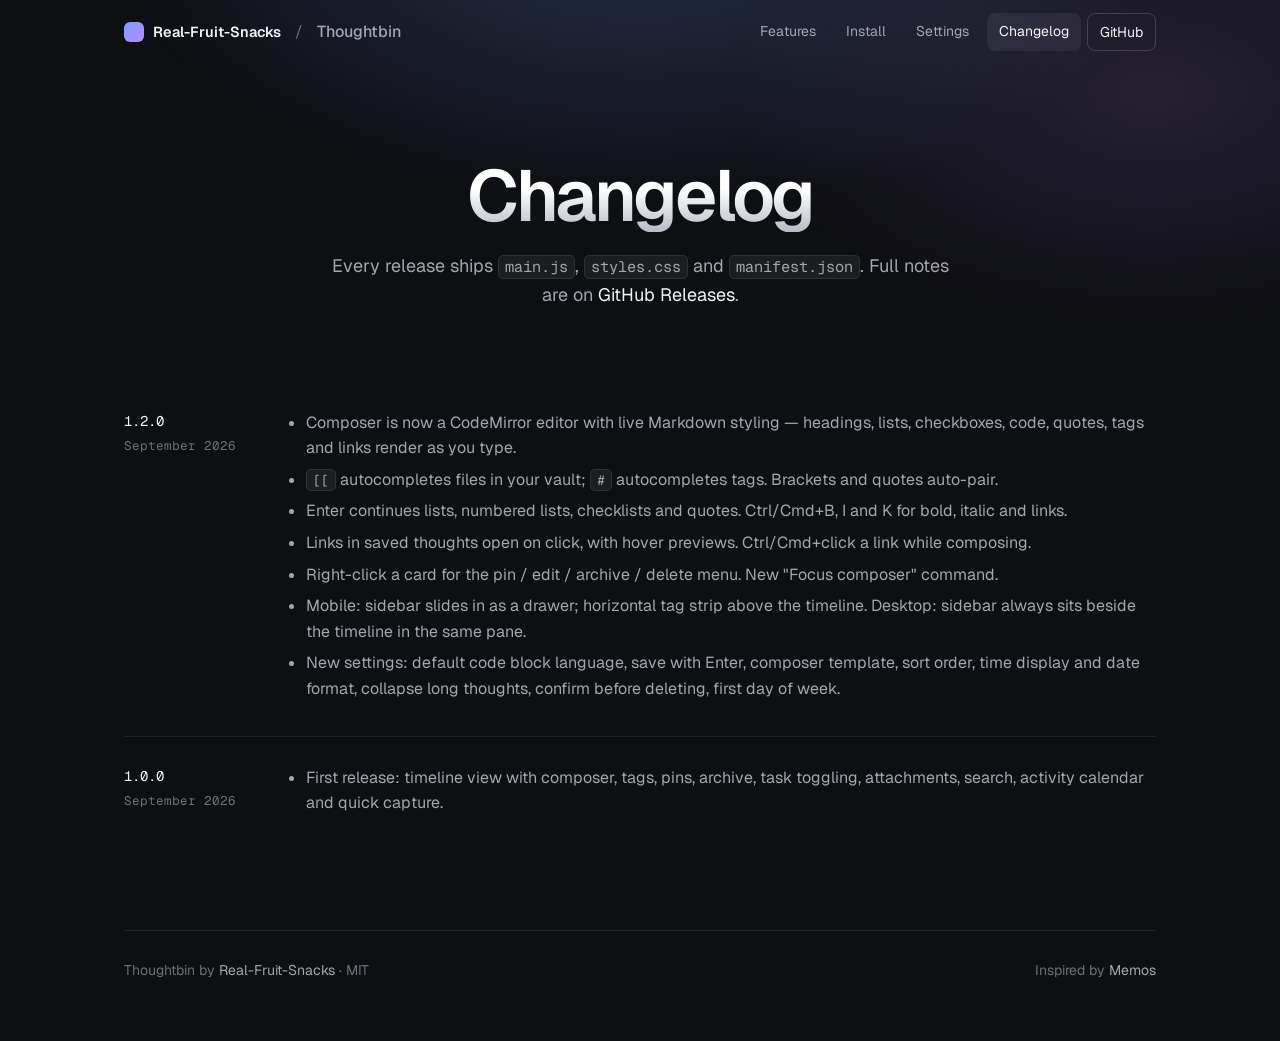
==== docs/changelog.html @ 81acf106 "Add project site with Glow theme and social preview" ====
<!doctype html>
<html lang="en">
<head>
<meta charset="utf-8">
<meta name="viewport" content="width=device-width, initial-scale=1">
<title>Changelog — Thoughtbin</title>
<link rel="icon" href="assets/favicon.svg" type="image/svg+xml">
<link rel="preconnect" href="https://fonts.googleapis.com">
<link href="https://fonts.googleapis.com/css2?family=Geist:wght@400;500;600;700&family=Geist+Mono:wght@400;500&display=swap" rel="stylesheet">
<link rel="stylesheet" href="assets/rfs.css">
<style>:root{ --accent:#7C9CFF; --accent-2:#B48CFF; }</style>
</head>
<body>
<div class="wrap">
  <header class="site-header">
    <a class="owner" href="https://github.com/Real-Fruit-Snacks"><i></i>Real-Fruit-Snacks</a>
    <span class="crumb">/</span><a class="proj" href="index.html">Thoughtbin</a>
    <nav>
      <a href="index.html#features">Features</a>
      <a href="index.html#install">Install</a>
      <a href="index.html#settings">Settings</a>
      <a href="changelog.html" aria-current="page">Changelog</a>
      <a class="gh" href="https://github.com/Real-Fruit-Snacks/obsidian-Thoughtbin">GitHub</a>
    </nav>
  </header>

  <div class="hero" style="padding-bottom:0">
    <h1>Changelog</h1>
    <p class="lede">Every release ships <code>main.js</code>, <code>styles.css</code> and <code>manifest.json</code>. Full notes are on <a href="https://github.com/Real-Fruit-Snacks/obsidian-Thoughtbin/releases">GitHub Releases</a>.</p>
  </div>

  <section class="left" style="padding-top:40px">
    <div class="release">
      <div class="v">1.2.0<small>September 2026</small></div>
      <ul>
        <li>Composer is now a CodeMirror editor with live Markdown styling — headings, lists, checkboxes, code, quotes, tags and links render as you type.</li>
        <li><code>[[</code> autocompletes files in your vault; <code>#</code> autocompletes tags. Brackets and quotes auto-pair.</li>
        <li>Enter continues lists, numbered lists, checklists and quotes. Ctrl/Cmd+B, I and K for bold, italic and links.</li>
        <li>Links in saved thoughts open on click, with hover previews. Ctrl/Cmd+click a link while composing.</li>
        <li>Right-click a card for the pin / edit / archive / delete menu. New "Focus composer" command.</li>
        <li>Mobile: sidebar slides in as a drawer; horizontal tag strip above the timeline. Desktop: sidebar always sits beside the timeline in the same pane.</li>
        <li>New settings: default code block language, save with Enter, composer template, sort order, time display and date format, collapse long thoughts, confirm before deleting, first day of week.</li>
      </ul>
    </div>
    <div class="release">
      <div class="v">1.0.0<small>September 2026</small></div>
      <ul>
        <li>First release: timeline view with composer, tags, pins, archive, task toggling, attachments, search, activity calendar and quick capture.</li>
      </ul>
    </div>
  </section>

  <footer class="site-footer">
    <span>Thoughtbin by <a href="https://github.com/Real-Fruit-Snacks">Real-Fruit-Snacks</a> · MIT</span>
    <span>Inspired by <a href="https://usememos.com">Memos</a></span>
  </footer>
</div>
</body>
</html>
---- docs/assets/rfs.css ----
/* ==========================================================================
   Real-Fruit-Snacks site system — "Glow"
   Shared by every project site. Per-project overrides go in the page:
     <style>:root{ --accent:#7C9CFF; --accent-2:#B48CFF; }</style>
   ========================================================================== */

:root {
  --bg: #0E0F13;
  --bg-2: #15171D;
  --panel: rgba(255, 255, 255, .035);
  --panel-2: rgba(255, 255, 255, .06);
  --line: rgba(255, 255, 255, .09);
  --line-2: rgba(255, 255, 255, .16);
  --text: #F2F3F5;
  --text-2: #A2A6AF;
  --text-3: #6B6F78;
  --accent: #7C9CFF;
  --accent-2: #B48CFF;
  --accent-ink: #0E0F13;
  --sans: "Geist", system-ui, -apple-system, "Segoe UI", sans-serif;
  --mono: "Geist Mono", ui-monospace, SFMono-Regular, Menlo, monospace;
  --r-s: 8px; --r: 12px; --r-l: 16px;
  --max: 1080px;
}

/* ---------- base ---------- */
*, *::before, *::after { box-sizing: border-box; }
html { scroll-behavior: smooth; }
@media (prefers-reduced-motion: reduce) { html { scroll-behavior: auto; } }
body {
  margin: 0; background: var(--bg); color: var(--text);
  font-family: var(--sans); font-size: 16px; line-height: 1.6;
  -webkit-font-smoothing: antialiased;
}
body::before {
  content: ""; position: fixed; inset: 0; pointer-events: none; z-index: 0;
  background:
    radial-gradient(900px 500px at 50% -10%, color-mix(in srgb, var(--accent) 24%, transparent), transparent 60%),
    radial-gradient(700px 400px at 90% 10%, color-mix(in srgb, var(--accent-2) 14%, transparent), transparent 60%);
}
a { color: var(--text); text-decoration: none; }
a:hover { color: var(--accent); }
:focus-visible { outline: 2px solid var(--accent); outline-offset: 3px; border-radius: 4px; }
img { max-width: 100%; height: auto; display: block; }
.wrap { max-width: var(--max); margin: 0 auto; padding: 0 24px; position: relative; z-index: 1; }

h1, h2, h3 { margin: 0; font-weight: 600; letter-spacing: -.02em; line-height: 1.15; }
p { margin: 0 0 1em; }
code {
  font-family: var(--mono); font-size: .85em;
  background: var(--panel-2); border: 1px solid var(--line);
  padding: 1px 6px; border-radius: 5px;
}
pre {
  font-family: var(--mono); font-size: 13.5px; line-height: 1.65;
  background: var(--panel); border: 1px solid var(--line); border-radius: var(--r);
  padding: 16px 18px; margin: 0; overflow: auto;
}
pre code { background: none; border: 0; padding: 0; font-size: inherit; }
kbd {
  font-family: var(--mono); font-size: .8em; color: var(--text-2);
  border: 1px solid var(--line-2); border-bottom-width: 2px; border-radius: 5px; padding: 1px 6px;
}
hr { border: 0; border-top: 1px solid var(--line); margin: 48px 0; }

/* ---------- header ---------- */
.site-header { display: flex; align-items: center; gap: 14px; height: 64px; }
.site-header .owner { display: flex; align-items: center; gap: 9px; font-weight: 600; font-size: 14.5px; }
.site-header .owner i { width: 20px; height: 20px; border-radius: 6px; background: linear-gradient(135deg, var(--accent), var(--accent-2)); }
.site-header .crumb { color: var(--text-3); }
.site-header .proj { font-weight: 500; color: var(--text-2); }
.site-header nav { margin-left: auto; display: flex; gap: 6px; }
.site-header nav a { color: var(--text-2); font-size: 14px; padding: 7px 12px; border-radius: var(--r-s); }
.site-header nav a:hover, .site-header nav a[aria-current="page"] { background: var(--panel-2); color: var(--text); }
.site-header nav a.gh { border: 1px solid var(--line-2); color: var(--text); }

/* ---------- hero ---------- */
.hero { text-align: center; padding: 96px 0 40px; }
.pill {
  display: inline-flex; align-items: center; gap: 8px; font-size: 13px; color: var(--text-2);
  border: 1px solid var(--line-2); background: var(--panel); border-radius: 999px;
  padding: 5px 12px 5px 8px; margin-bottom: 26px;
}
.pill b { background: var(--accent); color: var(--accent-ink); border-radius: 999px; font-size: 11px; padding: 2px 7px; font-weight: 600; }
.hero h1 {
  font-size: clamp(40px, 6vw, 72px); letter-spacing: -.04em; line-height: 1;
  margin: 0 auto 20px; max-width: 16ch;
  background: linear-gradient(180deg, #fff 40%, #B7BBC6);
  -webkit-background-clip: text; background-clip: text; color: transparent;
}
.hero .lede { font-size: 18px; color: var(--text-2); max-width: 52ch; margin: 0 auto 32px; }
.hero .actions { display: flex; gap: 10px; justify-content: center; flex-wrap: wrap; }

.btn {
  display: inline-flex; align-items: center; gap: 8px; padding: 11px 18px;
  border-radius: 10px; font-weight: 500; font-size: 15px; border: 1px solid transparent;
}
.btn.primary { background: #fff; color: #0E0F13; }
.btn.primary:hover { background: #E9EBF0; color: #0E0F13; }
.btn.secondary { border-color: var(--line-2); color: var(--text); background: var(--panel); }
.btn.secondary:hover { border-color: var(--accent); color: var(--text); }

/* framed screenshot / app mock */
.frame {
  margin: 56px auto 0; max-width: 900px; border: 1px solid var(--line-2); border-radius: var(--r-l);
  background: linear-gradient(180deg, rgba(255,255,255,.06), rgba(255,255,255,.02));
  padding: 10px;
  box-shadow: 0 0 0 1px rgba(0,0,0,.4), 0 40px 120px color-mix(in srgb, var(--accent) 16%, transparent);
}
.frame > img { border-radius: 10px; border: 1px solid var(--line); }
.frame .screen {
  border-radius: 10px; background: var(--bg-2); border: 1px solid var(--line);
  aspect-ratio: 16 / 9; display: grid; grid-template-columns: 200px 1fr; overflow: hidden; text-align: left; font-size: 13px;
}
.screen .sb { border-right: 1px solid var(--line); padding: 14px; color: var(--text-3); }
.screen .sb b { display: block; color: var(--text); margin-bottom: 10px; font-weight: 500; }
.screen .cal { display: grid; grid-template-columns: repeat(7, 1fr); gap: 3px; margin: 8px 0 16px; }
.screen .cal i { aspect-ratio: 1; border-radius: 3px; background: rgba(255,255,255,.05); }
.screen .cal i.h { background: var(--accent); opacity: .55; }
.screen .cal i.hh { background: var(--accent); }
.screen .main { padding: 14px 16px; }
.screen .comp, .screen .card { border: 1px solid var(--line); border-radius: var(--r-s); padding: 10px 12px; margin-bottom: 8px; background: var(--panel); }
.screen .comp { color: var(--text-3); display: flex; justify-content: space-between; }
.screen .comp b { background: var(--accent); color: var(--accent-ink); border-radius: 999px; font-size: 11px; padding: 2px 9px; font-weight: 600; }
.screen .card small { color: var(--text-3); display: block; font-size: 11.5px; margin-bottom: 3px; }
.screen .card p { margin: 0; color: var(--text-2); }
.screen .card .t { color: var(--accent); }

/* ---------- sections ---------- */
section { padding: 80px 0 0; }
section > h2, .section-title { font-size: 34px; letter-spacing: -.03em; margin: 0 0 8px; text-align: center; }
.sub { color: var(--text-2); text-align: center; margin: 0 auto 36px; max-width: 56ch; }
.left h2, .left .sub, .two h2, .two .sub { text-align: left; margin-left: 0; }

.grid { display: grid; grid-template-columns: repeat(3, 1fr); gap: 12px; }
.grid.two-up { grid-template-columns: repeat(2, 1fr); }
.f { background: var(--panel); border: 1px solid var(--line); border-radius: 14px; padding: 22px; }
.f h3 { margin: 0 0 6px; font-size: 16px; }
.f p { margin: 0; color: var(--text-2); font-size: 14.5px; }
.f .ic {
  width: 34px; height: 34px; border-radius: 9px; background: var(--panel-2); border: 1px solid var(--line);
  margin-bottom: 14px; display: grid; place-items: center; color: var(--accent); font-family: var(--mono); font-size: 13px;
}

.two { display: grid; grid-template-columns: 1fr 1fr; gap: 28px; align-items: start; }
ol.steps { padding-left: 20px; color: var(--text-2); margin: 0; }
ol.steps li { margin-bottom: 10px; }
ol.steps b { color: var(--text); font-weight: 500; }

.shots { display: grid; grid-template-columns: 2fr 1fr; gap: 12px; align-items: start; }
.shots figure { margin: 0; background: var(--panel); border: 1px solid var(--line); border-radius: 14px; padding: 10px; }
.shots img { border-radius: 8px; }
.shots figcaption { color: var(--text-3); font-size: 13px; padding: 10px 4px 2px; }

.callout {
  border: 1px solid var(--line-2); border-left: 3px solid var(--accent); background: var(--panel);
  border-radius: 0 var(--r) var(--r) 0; padding: 12px 16px; margin: 20px 0; font-size: 15px; color: var(--text-2);
}
.callout b { color: var(--text); font-weight: 500; }

table { width: 100%; border-collapse: collapse; font-size: 15px; }
th { text-align: left; font-weight: 500; color: var(--text-3); font-size: 13px; padding: 8px 12px; border-bottom: 1px solid var(--line-2); }
td { padding: 10px 12px; border-bottom: 1px solid var(--line); vertical-align: top; color: var(--text-2); }
td:first-child { color: var(--text); font-weight: 500; white-space: nowrap; }
tr:last-child td { border-bottom: 0; }
.table-wrap { background: var(--panel); border: 1px solid var(--line); border-radius: var(--r); overflow: auto; }

.proj { display: grid; grid-template-columns: repeat(3, 1fr); gap: 12px; }
.proj a { background: var(--panel); border: 1px solid var(--line); border-radius: 14px; padding: 18px; color: var(--text); }
.proj a:hover { border-color: var(--line-2); }
.proj a i { display: block; width: 10px; height: 10px; border-radius: 50%; margin-bottom: 12px; }
.proj b { display: block; font-weight: 600; }
.proj span { font-size: 14px; color: var(--text-2); }

/* changelog */
.release { display: grid; grid-template-columns: 140px 1fr; gap: 24px; padding: 28px 0; border-top: 1px solid var(--line); }
.release:first-of-type { border-top: 0; }
.release .v { font-family: var(--mono); font-size: 14px; color: var(--text); }
.release .v small { display: block; color: var(--text-3); font-size: 12.5px; margin-top: 4px; }
.release ul { margin: 0; padding-left: 18px; color: var(--text-2); }
.release li { margin-bottom: 6px; }

.site-footer {
  margin-top: 80px; border-top: 1px solid var(--line); padding: 28px 0 60px;
  color: var(--text-3); font-size: 14px; display: flex; justify-content: space-between; flex-wrap: wrap; gap: 8px;
}
.site-footer a { color: var(--text-2); }

/* ---------- responsive ---------- */
@media (max-width: 860px) {
  .hero { padding: 56px 0 24px; }
  .frame .screen { grid-template-columns: 1fr; }
  .screen .sb { display: none; }
  .grid, .grid.two-up, .proj, .two, .shots { grid-template-columns: 1fr; }
  .site-header nav a:not(.gh) { display: none; }
  .release { grid-template-columns: 1fr; gap: 8px; }
  section { padding-top: 56px; }
}
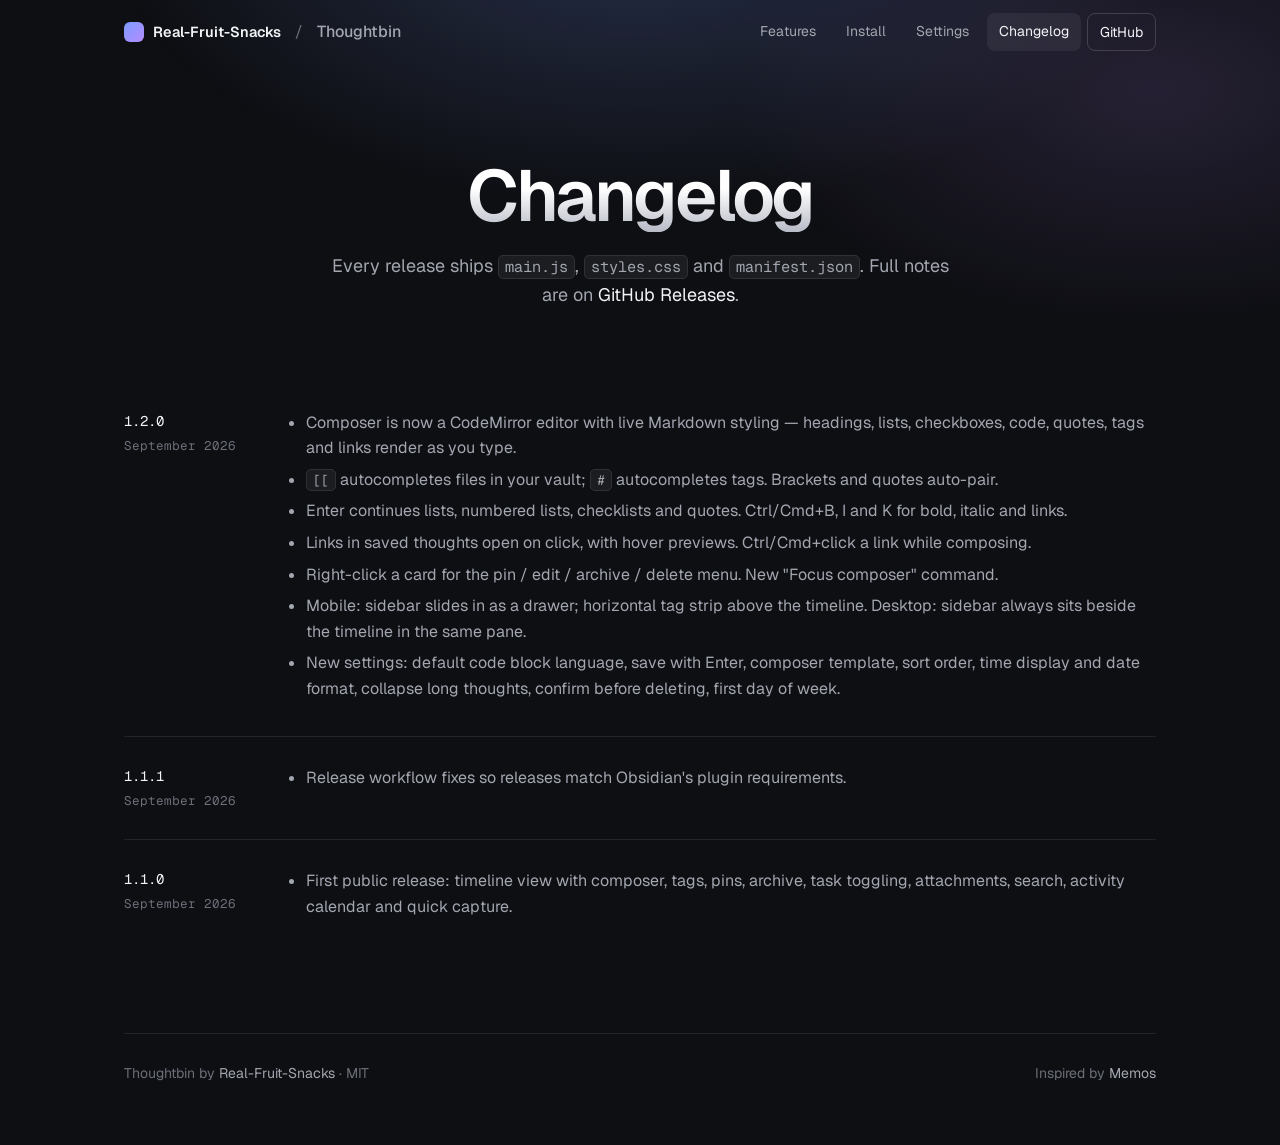
==== commit 665a828b: "Complete versions.json, correct changelog history, pluralise stat labels" ====
--- a/docs/changelog.html
+++ b/docs/changelog.html
@@ -43,10 +43,12 @@
       </ul>
     </div>
     <div class="release">
-      <div class="v">1.0.0<small>September 2026</small></div>
-      <ul>
-        <li>First release: timeline view with composer, tags, pins, archive, task toggling, attachments, search, activity calendar and quick capture.</li>
-      </ul>
+      <div class="v">1.1.1<small>September 2026</small></div>
+      <ul><li>Release workflow fixes so releases match Obsidian's plugin requirements.</li></ul>
+    </div>
+    <div class="release">
+      <div class="v">1.1.0<small>September 2026</small></div>
+      <ul><li>First public release: timeline view with composer, tags, pins, archive, task toggling, attachments, search, activity calendar and quick capture.</li></ul>
     </div>
   </section>
 
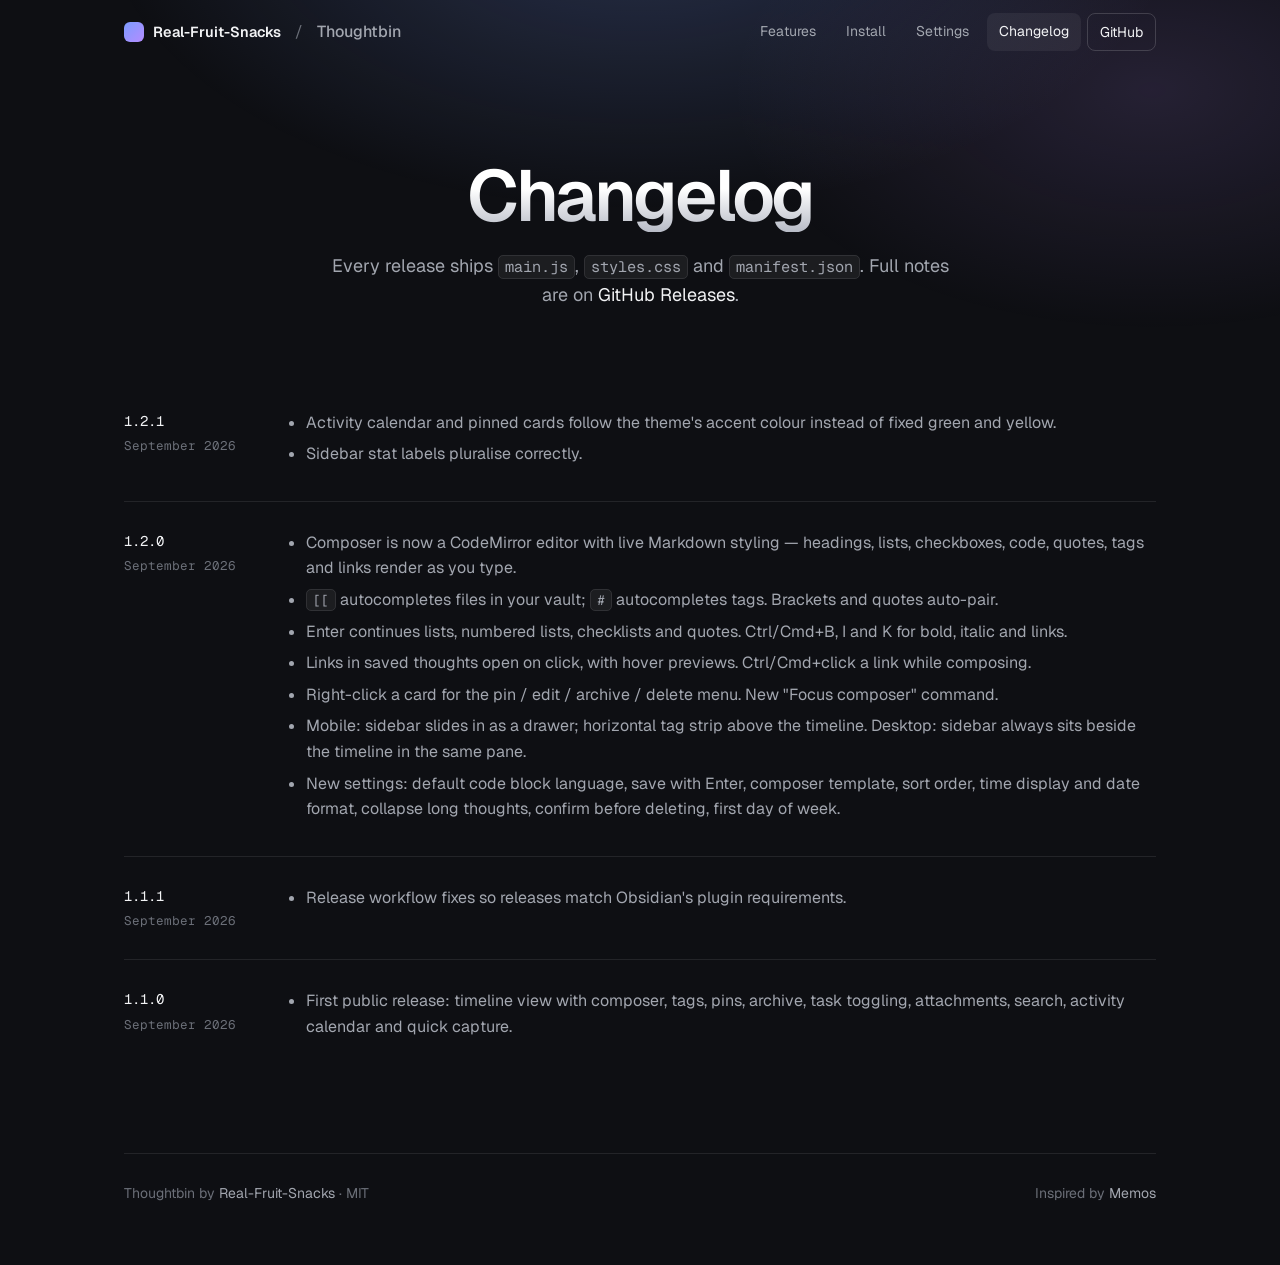
==== commit 88655d83: "Release 1.2.1: theme-aware colours, stat label pluralisation, README banner" ====
--- a/docs/changelog.html
+++ b/docs/changelog.html
@@ -31,6 +31,13 @@
 
   <section class="left" style="padding-top:40px">
     <div class="release">
+      <div class="v">1.2.1<small>September 2026</small></div>
+      <ul>
+        <li>Activity calendar and pinned cards follow the theme's accent colour instead of fixed green and yellow.</li>
+        <li>Sidebar stat labels pluralise correctly.</li>
+      </ul>
+    </div>
+    <div class="release">
       <div class="v">1.2.0<small>September 2026</small></div>
       <ul>
         <li>Composer is now a CodeMirror editor with live Markdown styling — headings, lists, checkboxes, code, quotes, tags and links render as you type.</li>
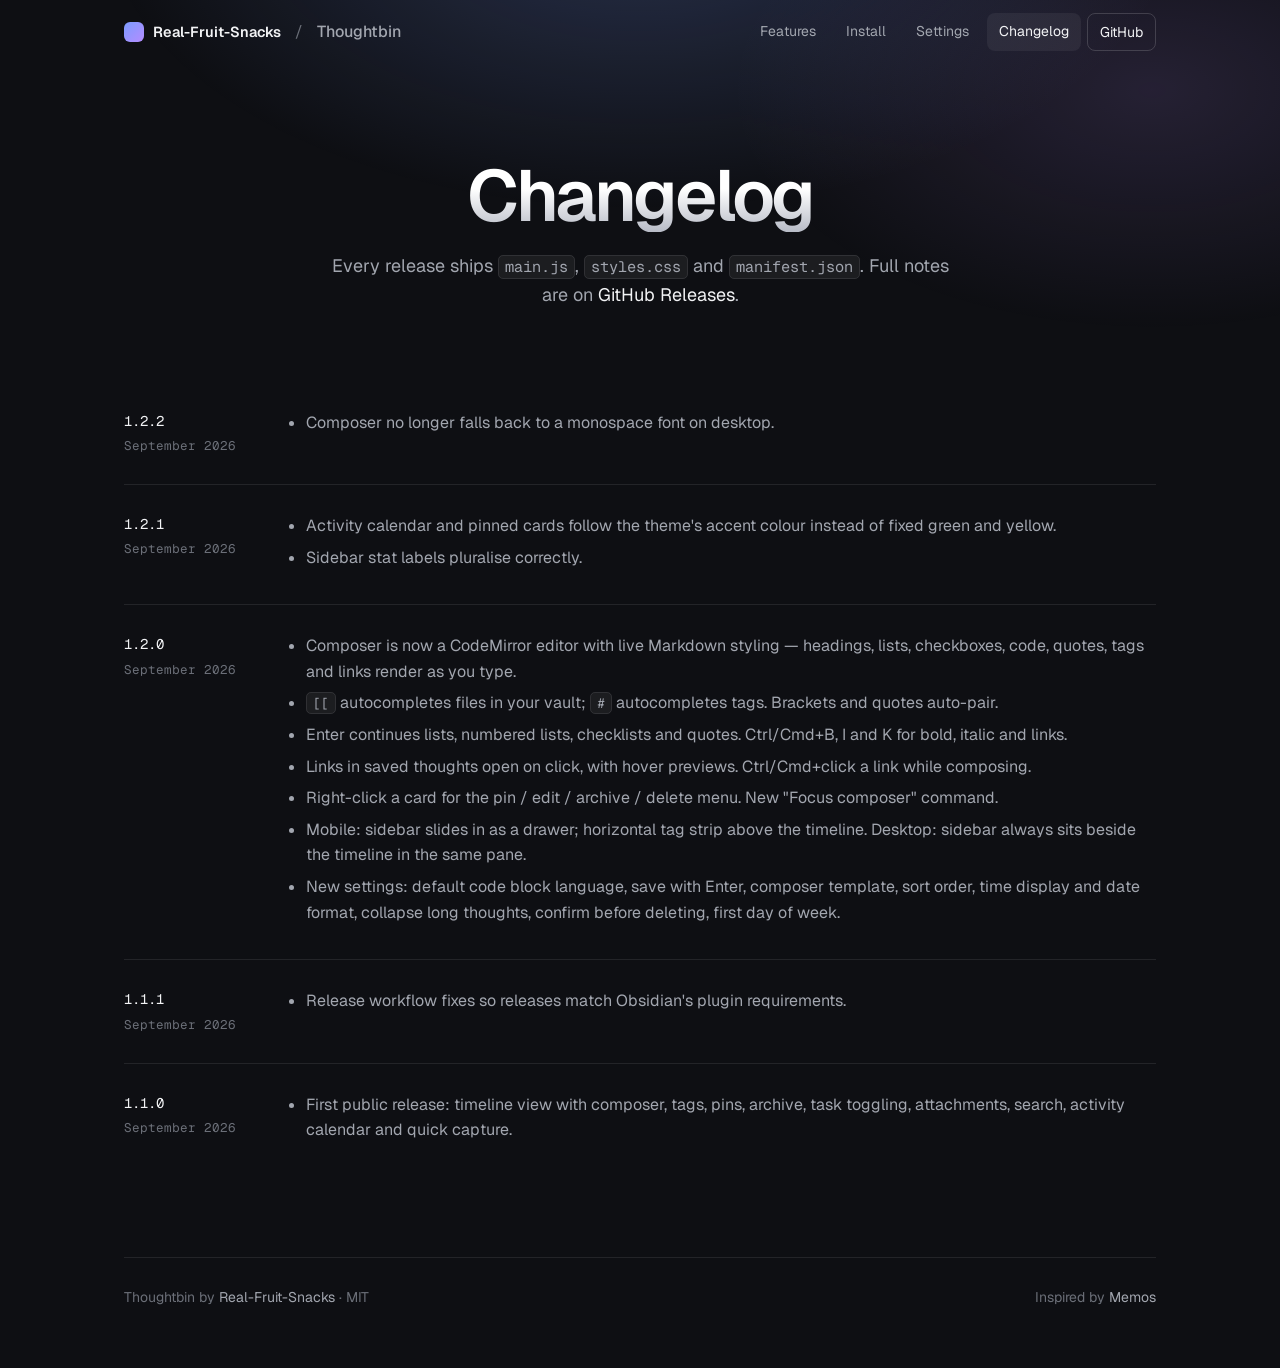
==== commit b9661c90: "Release 1.2.2: composer font fix" ====
--- a/docs/changelog.html
+++ b/docs/changelog.html
@@ -30,6 +30,10 @@
   </div>
 
   <section class="left" style="padding-top:40px">
+    <div class="release">
+      <div class="v">1.2.2<small>September 2026</small></div>
+      <ul><li>Composer no longer falls back to a monospace font on desktop.</li></ul>
+    </div>
     <div class="release">
       <div class="v">1.2.1<small>September 2026</small></div>
       <ul>
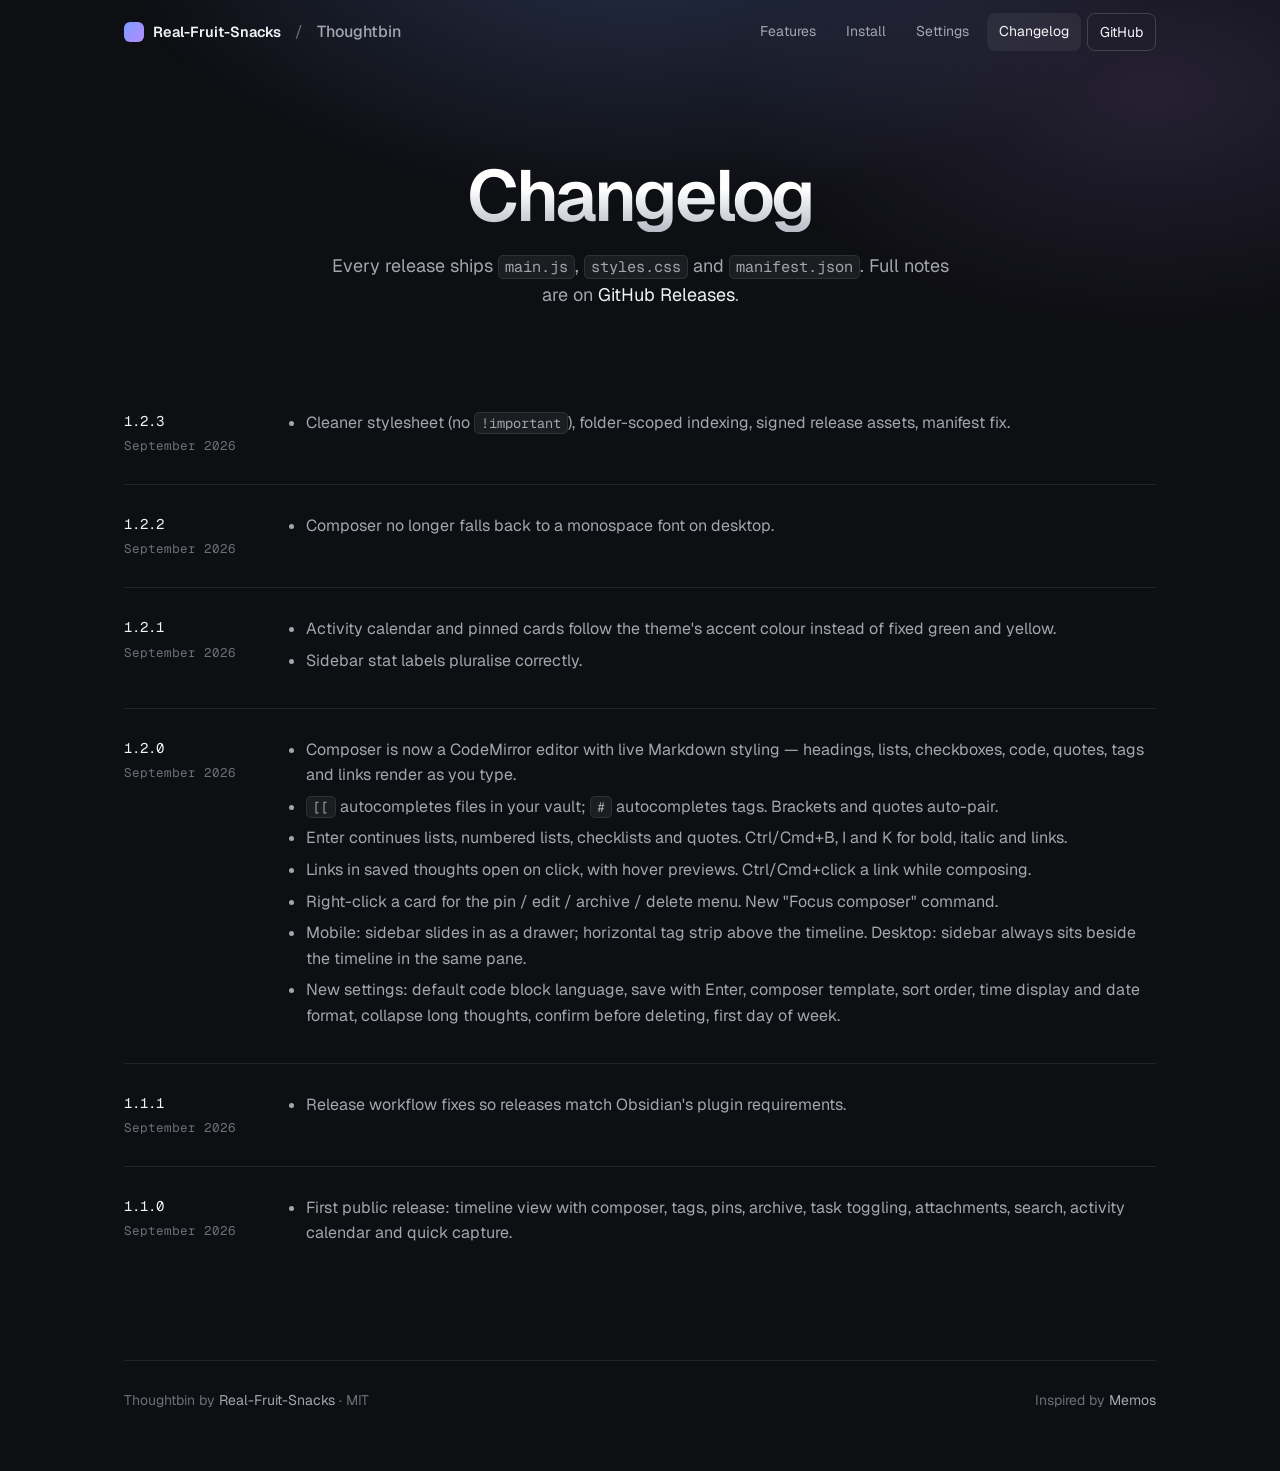
==== commit 11459814: "Release 1.2.3: review fixes, attestations, folder-scoped indexing" ====
--- a/docs/changelog.html
+++ b/docs/changelog.html
@@ -30,6 +30,10 @@
   </div>
 
   <section class="left" style="padding-top:40px">
+    <div class="release">
+      <div class="v">1.2.3<small>September 2026</small></div>
+      <ul><li>Cleaner stylesheet (no <code>!important</code>), folder-scoped indexing, signed release assets, manifest fix.</li></ul>
+    </div>
     <div class="release">
       <div class="v">1.2.2<small>September 2026</small></div>
       <ul><li>Composer no longer falls back to a monospace font on desktop.</li></ul>
